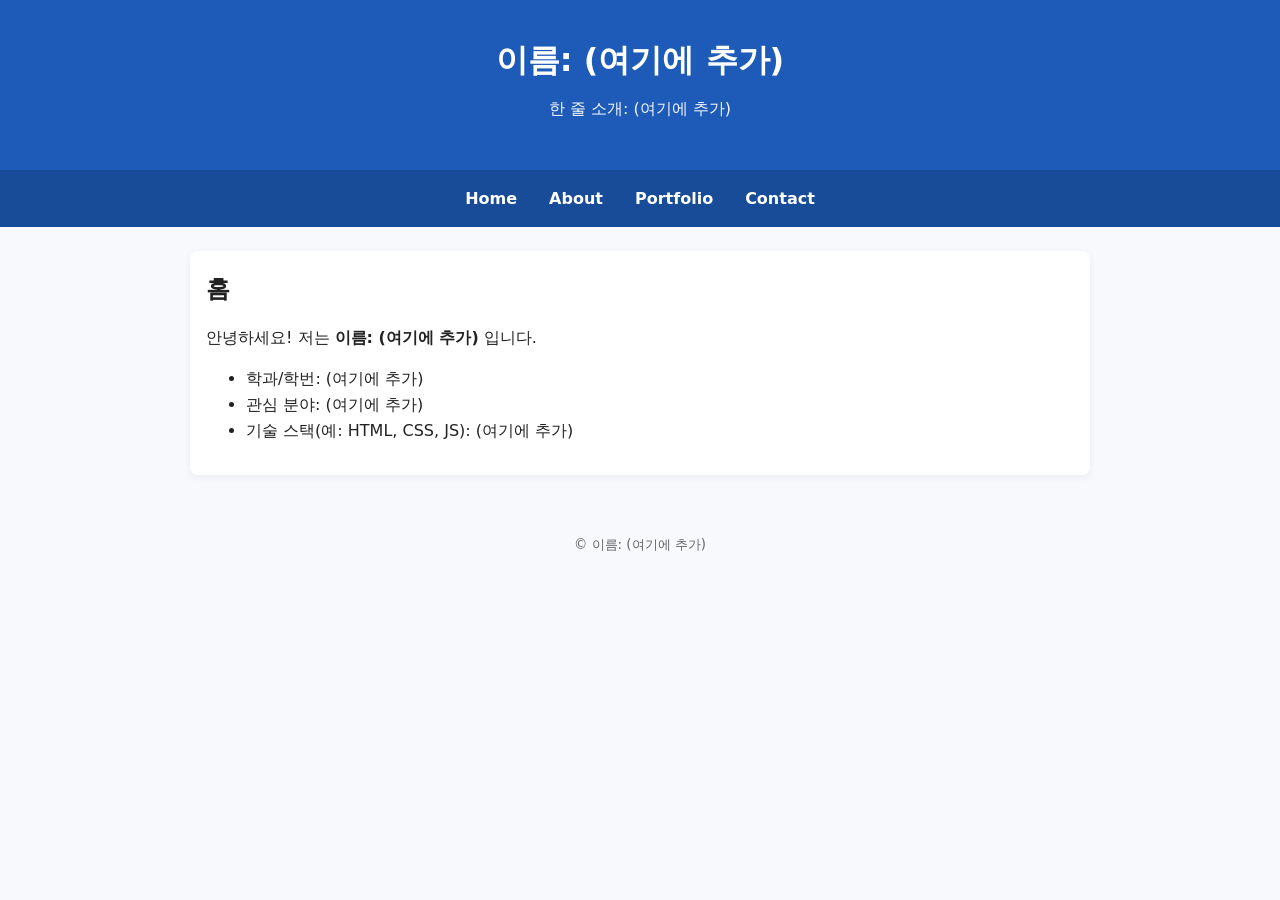
==== index.html @ dafc74c8 "Add files via upload" ====
<!DOCTYPE html>
<html lang="ko">
<head>
  <meta charset="UTF-8" />
  <meta name="viewport" content="width=device-width, initial-scale=1.0"/>
  <title>인터넷활용 실습 템플릿</title>
  <link rel="stylesheet" href="style.css">
</head>
<body>
<header>
  <h1>이름: (여기에 추가)</h1>
  <p class="subtitle">한 줄 소개: (여기에 추가)</p>
</header>
<nav>
  <a href="index.html">Home</a>
  <a href="about.html">About</a>
  <a href="portfolio.html">Portfolio</a>
  <a href="contact.html">Contact</a>
</nav>
<main class="container">
<section>
  <h2>홈</h2>
  <p>안녕하세요! 저는 <strong>이름: (여기에 추가)</strong> 입니다.</p>
  <ul>
    <li>학과/학번: (여기에 추가)</li>
    <li>관심 분야: (여기에 추가)</li>
    <li>기술 스택(예: HTML, CSS, JS): (여기에 추가)</li>
  </ul>
</section>
</main>
<footer>
  <small>&copy; <span id="year"></span> 이름: (여기에 추가)</small>
</footer>
<script src="script.js"></script>
</body>
</html>
---- style.css ----
/* =============================================================
   색상 테마는 "여기"에서 바꿉니다. (파랑 계열 기본)
   원하는 색상 코드로 아래 4가지만 바꿔보세요.
   ------------------------------------------------------------- */
:root {
  --primary: #1e5bb8;      /* 메인 포인트 색상 */
  --primary-dark: #194c98; /* 호버/진한 포인트 */
  --bg: #f7f9fc;           /* 전체 배경 색 */
  --text: #222222;         /* 본문 글자 색 */
}
/* ============================================================= */

* { box-sizing: border-box; }
body {
  margin: 0;
  font-family: system-ui, -apple-system, "Segoe UI", Roboto, "Noto Sans KR", Arial, sans-serif;
  background: var(--bg);
  color: var(--text);
  line-height: 1.6;
}

header {
  padding: 2rem 1rem;
  text-align: center;
  background: var(--primary);
  color: #ffffff;
}
header .subtitle { margin-top: .25rem; opacity: .95; }

nav {
  background: var(--primary-dark);
  display: flex;
  gap: 1rem;
  padding: .75rem 1rem;
  justify-content: center;
  flex-wrap: wrap;
}
nav a {
  color: #ffffff;
  text-decoration: none;
  font-weight: 600;
  padding: .25rem .5rem;
}
nav a:hover { text-decoration: underline; }

.container {
  max-width: 900px;
  margin: 1.5rem auto;
  padding: 1rem;
  background: #ffffff;
  border-radius: 8px;
  box-shadow: 0 2px 8px rgba(0,0,0,.06);
}

section { margin-bottom: 1rem; }
h1, h2, h3 { margin: .2rem 0 .6rem; }

.contact-form {
  display: grid;
  grid-template-columns: 1fr;
  gap: .5rem;
  margin-top: 1rem;
}
input, textarea {
  width: 100%;
  padding: .6rem;
  border: 1px solid #ddd;
  border-radius: 6px;
  font: inherit;
}
button {
  padding: .6rem .8rem;
  border: none;
  border-radius: 6px;
  background: var(--primary);
  color: #fff;
  cursor: pointer;
  font-weight: 600;
}
button:hover { background: var(--primary-dark); }

footer {
  text-align: center;
  padding: 2rem 1rem;
  color: #666;
}

@media (max-width: 600px) {
  header h1 { font-size: 1.25rem; }
  .container { margin: 1rem; padding: .75rem; }
}
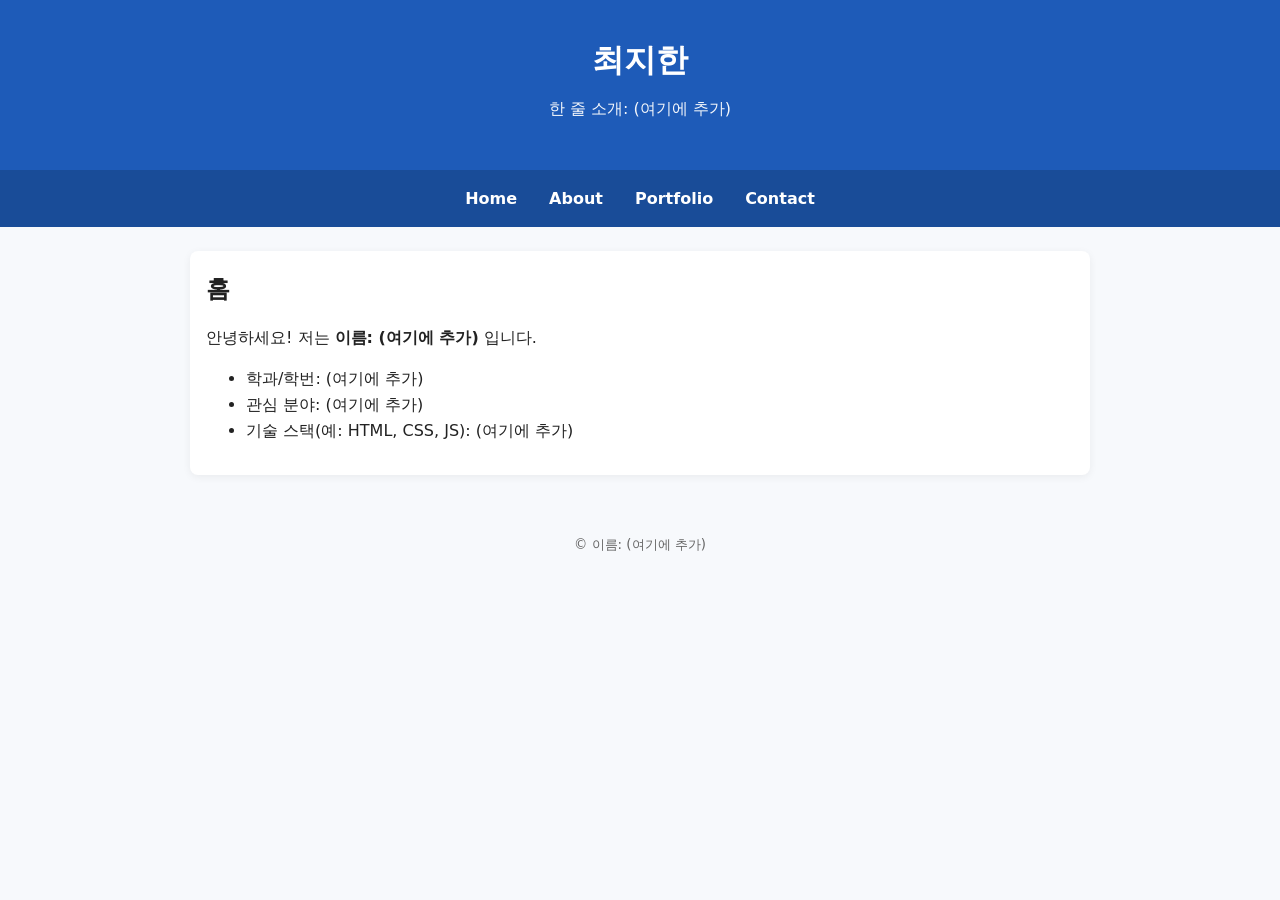
==== commit 91a246bd: "Add files via upload" ====
--- a/index.html
+++ b/index.html
@@ -1,36 +1,39 @@
 <!DOCTYPE html>
 <html lang="ko">
+
 <head>
   <meta charset="UTF-8" />
-  <meta name="viewport" content="width=device-width, initial-scale=1.0"/>
+  <meta name="viewport" content="width=device-width, initial-scale=1.0" />
   <title>인터넷활용 실습 템플릿</title>
   <link rel="stylesheet" href="style.css">
 </head>
+
 <body>
-<header>
-  <h1>이름: (여기에 추가)</h1>
-  <p class="subtitle">한 줄 소개: (여기에 추가)</p>
-</header>
-<nav>
-  <a href="index.html">Home</a>
-  <a href="about.html">About</a>
-  <a href="portfolio.html">Portfolio</a>
-  <a href="contact.html">Contact</a>
-</nav>
-<main class="container">
-<section>
-  <h2>홈</h2>
-  <p>안녕하세요! 저는 <strong>이름: (여기에 추가)</strong> 입니다.</p>
-  <ul>
-    <li>학과/학번: (여기에 추가)</li>
-    <li>관심 분야: (여기에 추가)</li>
-    <li>기술 스택(예: HTML, CSS, JS): (여기에 추가)</li>
-  </ul>
-</section>
-</main>
-<footer>
-  <small>&copy; <span id="year"></span> 이름: (여기에 추가)</small>
-</footer>
-<script src="script.js"></script>
+  <header>
+    <h1>최지한</h1>
+    <p class="subtitle">한 줄 소개: (여기에 추가)</p>
+  </header>
+  <nav>
+    <a href="index.html">Home</a>
+    <a href="about.html">About</a>
+    <a href="portfolio.html">Portfolio</a>
+    <a href="contact.html">Contact</a>
+  </nav>
+  <main class="container">
+    <section>
+      <h2>홈</h2>
+      <p>안녕하세요! 저는 <strong>이름: (여기에 추가)</strong> 입니다.</p>
+      <ul>
+        <li>학과/학번: (여기에 추가)</li>
+        <li>관심 분야: (여기에 추가)</li>
+        <li>기술 스택(예: HTML, CSS, JS): (여기에 추가)</li>
+      </ul>
+    </section>
+  </main>
+  <footer>
+    <small>&copy; <span id="year"></span> 이름: (여기에 추가)</small>
+  </footer>
+  <script src="script.js"></script>
 </body>
-</html>
+
+</html>
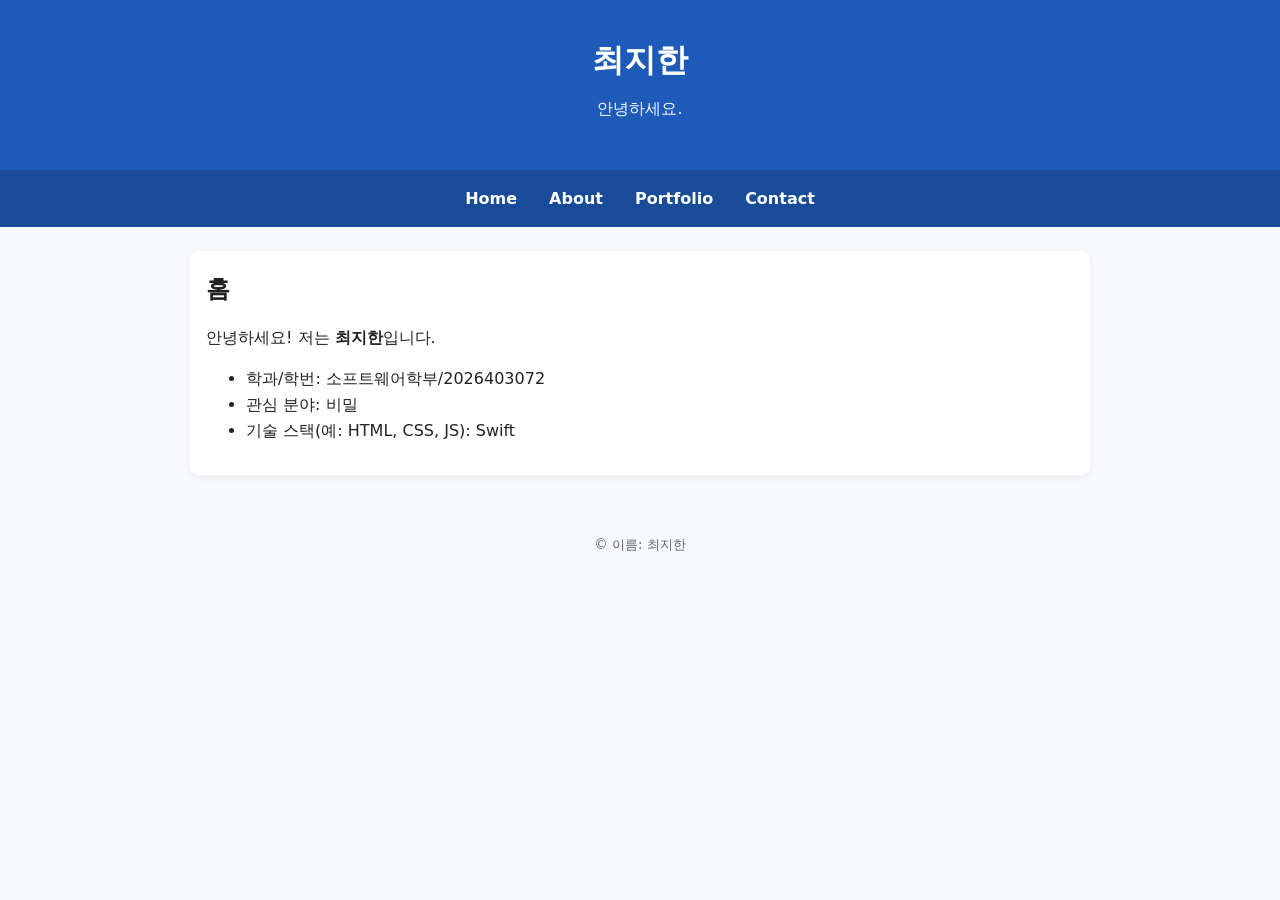
==== commit 77371f1f: "Update website pages" ====
--- a/index.html
+++ b/index.html
@@ -11,7 +11,7 @@
 <body>
   <header>
     <h1>최지한</h1>
-    <p class="subtitle">한 줄 소개: (여기에 추가)</p>
+    <p class="subtitle">안녕하세요.</p>
   </header>
   <nav>
     <a href="index.html">Home</a>
@@ -22,16 +22,16 @@
   <main class="container">
     <section>
       <h2>홈</h2>
-      <p>안녕하세요! 저는 <strong>이름: (여기에 추가)</strong> 입니다.</p>
+      <p>안녕하세요! 저는 <strong>최지한</strong>입니다.</p>
       <ul>
-        <li>학과/학번: (여기에 추가)</li>
-        <li>관심 분야: (여기에 추가)</li>
-        <li>기술 스택(예: HTML, CSS, JS): (여기에 추가)</li>
+        <li>학과/학번: 소프트웨어학부/2026403072</li>
+        <li>관심 분야: 비밀</li>
+        <li>기술 스택(예: HTML, CSS, JS): Swift</li>
       </ul>
     </section>
   </main>
   <footer>
-    <small>&copy; <span id="year"></span> 이름: (여기에 추가)</small>
+    <small>&copy; <span id="year"></span> 이름: 최지한</small>
   </footer>
   <script src="script.js"></script>
 </body>
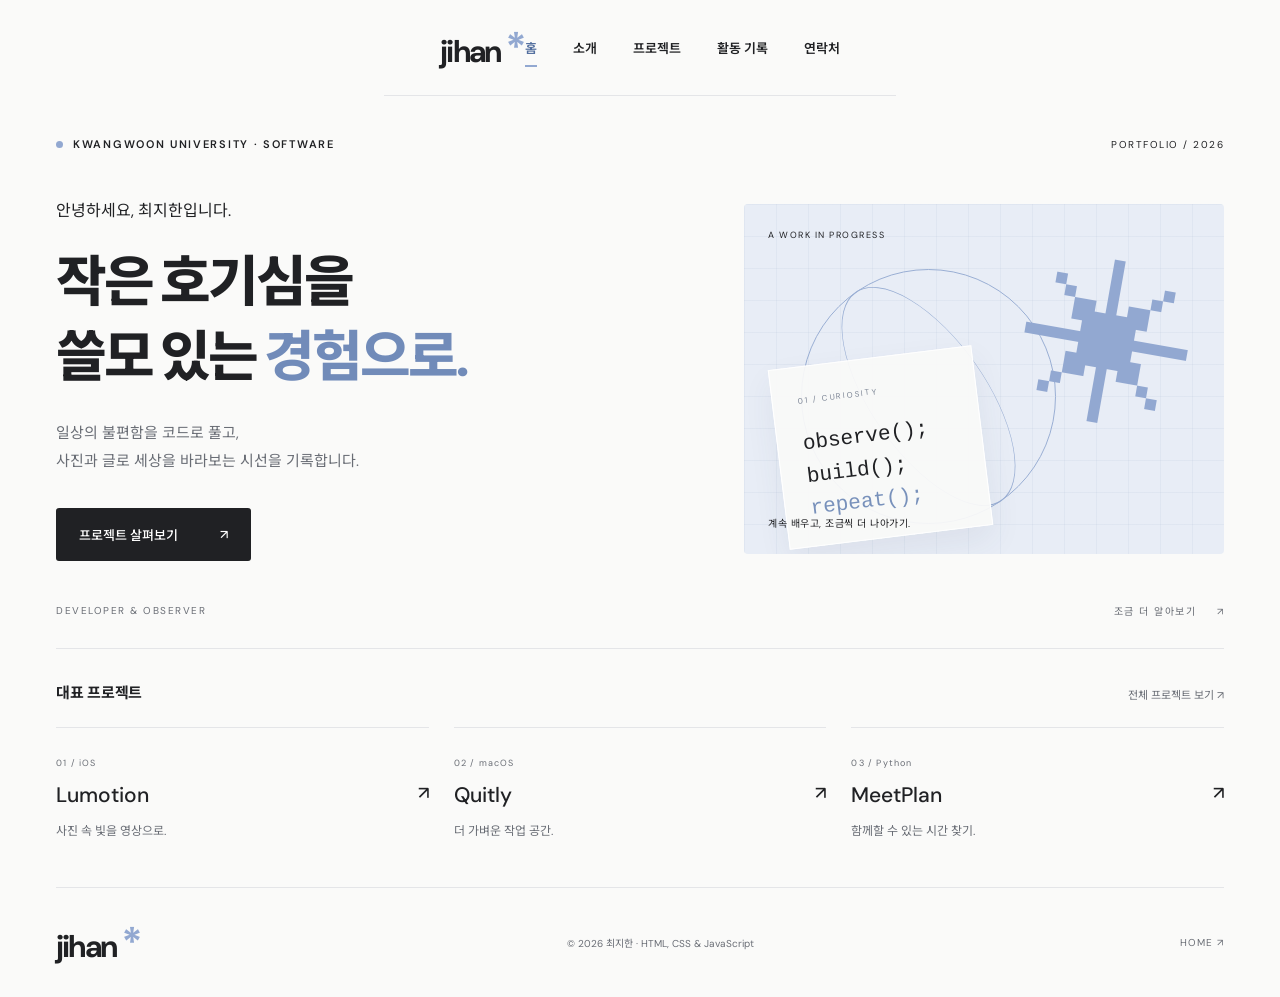
==== commit a0d78a7e: "개인 포트폴리오 웹사이트" ====
--- a/index.html
+++ b/index.html
@@ -1,39 +1,71 @@
-<!DOCTYPE html>
+<!doctype html>
 <html lang="ko">
 
 <head>
-  <meta charset="UTF-8" />
-  <meta name="viewport" content="width=device-width, initial-scale=1.0" />
-  <title>인터넷활용 실습 템플릿</title>
-  <link rel="stylesheet" href="style.css">
+    <meta charset="utf-8">
+    <meta name="viewport" content="width=device-width, initial-scale=1">
+    <meta name="description" content="광운대학교 소프트웨어학부 최지한의 포트폴리오. 일상의 문제를 코드로 풀고, 사진과 글로 시선을 기록합니다.">
+    <meta name="theme-color" content="#92a8d1">
+    <title>홈 | 최지한</title>
+    <link rel="stylesheet" href="style.css">
+    <script src="script.js" defer></script>
 </head>
 
-<body>
-  <header>
-    <h1>최지한</h1>
-    <p class="subtitle">안녕하세요.</p>
-  </header>
-  <nav>
-    <a href="index.html">Home</a>
-    <a href="about.html">About</a>
-    <a href="portfolio.html">Portfolio</a>
-    <a href="contact.html">Contact</a>
-  </nav>
-  <main class="container">
-    <section>
-      <h2>홈</h2>
-      <p>안녕하세요! 저는 <strong>최지한</strong>입니다.</p>
-      <ul>
-        <li>학과/학번: 소프트웨어학부/2026403072</li>
-        <li>관심 분야: 비밀</li>
-        <li>기술 스택(예: HTML, CSS, JS): Swift</li>
-      </ul>
-    </section>
-  </main>
-  <footer>
-    <small>&copy; <span id="year"></span> 이름: 최지한</small>
-  </footer>
-  <script src="script.js"></script>
+<body class="page-home">
+    <a class="skip-link" href="#main">본문으로 건너뛰기</a>
+    <header>
+        <a class="logo" href="index.html" aria-label="최지한 홈">jihan<span> *</span></a>
+        <button class="menu-toggle" aria-expanded="false" aria-controls="navigation" aria-label="메뉴 열기">메뉴
+            <span>＋</span></button>
+        <nav id="navigation" aria-label="주 메뉴">
+            <a href="index.html" aria-current="page">홈</a><a href="about.html">소개</a><a href="projects.html">프로젝트</a><a
+                href="notes.html">활동 기록</a><a href="contact.html">연락처</a>
+        </nav>
+    </header>
+    <main id="main">
+        <section class="hero wrap" id="home">
+            <div class="hero-top">
+                <p class="eyebrow"><span class="status-dot"></span> KWANGWOON UNIVERSITY · SOFTWARE</p><span
+                    class="edition">PORTFOLIO / 2026</span>
+            </div>
+            <div class="hero-layout">
+                <div>
+                    <p class="hello">안녕하세요, 최지한입니다.</p>
+                    <h1>작은 호기심을<br>쓸모 있는 <span>경험으로.</span></h1>
+                    <p class="hero-description">일상의 불편함을 코드로 풀고,<br>사진과 글로 세상을 바라보는 시선을 기록합니다.</p><a class="button dark"
+                        href="projects.html">프로젝트 살펴보기 <span>↗</span></a>
+                </div>
+                <div class="hero-art" aria-label="코드와 관찰을 표현한 그래픽">
+                    <div class="art-grid"></div><span class="art-caption">A WORK IN PROGRESS</span>
+                    <div class="orb orb-one"></div>
+                    <div class="orb orb-two"></div>
+                    <div class="art-symbol">✳</div>
+                    <div class="code-stamp"><span>01 /
+                            CURIOSITY</span><code>observe();<br>build();<br><em>repeat();</em></code></div><span
+                        class="art-bottom">계속 배우고, 조금씩 더 나아가기.</span>
+                </div>
+            </div>
+            <div class="hero-bottom"><span>DEVELOPER & OBSERVER</span><a href="about.html">조금 더 알아보기 <span>↗</span></a>
+            </div>
+        </section>
+        <section class="home-featured wrap" aria-labelledby="featured-title">
+            <div class="featured-heading">
+                <h2 id="featured-title">대표 프로젝트</h2><a href="projects.html">전체 프로젝트 보기 ↗</a>
+            </div>
+            <div class="featured-links"><a href="projects.html#lumotion"><span class="featured-index">01 /
+                        iOS</span><strong>Lumotion <span>↗</span></strong>
+                    <p>사진 속 빛을 영상으로.</p>
+                </a><a href="projects.html#quitly"><span class="featured-index">02 / macOS</span><strong>Quitly
+                        <span>↗</span></strong>
+                    <p>더 가벼운 작업 공간.</p>
+                </a><a href="projects.html#meetplan"><span class="featured-index">03 / Python</span><strong>MeetPlan
+                        <span>↗</span></strong>
+                    <p>함께할 수 있는 시간 찾기.</p>
+                </a></div>
+        </section>
+    </main>
+    <footer class="wrap"><a class="logo" href="index.html">jihan<span> *</span></a><span>© 2026 최지한 · HTML, CSS &
+            JavaScript</span><a href="index.html">HOME ↗</a></footer>
 </body>
 
 </html>
--- a/style.css
+++ b/style.css
@@ -1,91 +1,1514 @@
-/* =============================================================
-   색상 테마는 "여기"에서 바꿉니다. (파랑 계열 기본)
-   원하는 색상 코드로 아래 4가지만 바꿔보세요.
-   ------------------------------------------------------------- */
+@import url('https://fonts.googleapis.com/css2?family=DM+Sans:wght@400;500;600;700&family=Noto+Sans+KR:wght@400;500;600;700;800;900&display=swap');
+
 :root {
-  --primary: #1e5bb8;      /* 메인 포인트 색상 */
-  --primary-dark: #194c98; /* 호버/진한 포인트 */
-  --bg: #f7f9fc;           /* 전체 배경 색 */
-  --text: #222222;         /* 본문 글자 색 */
-}
-/* ============================================================= */
-
-* { box-sizing: border-box; }
+    --ink: #202124;
+    --muted: #696d75;
+    --blue: #92a8d1;
+    --line: #e4e5e8;
+    --paper: #fafaf9
+}
+
+* {
+    box-sizing: border-box
+}
+
+html {
+    scroll-behavior: smooth;
+    scroll-padding-top: 100px
+}
+
 body {
-  margin: 0;
-  font-family: system-ui, -apple-system, "Segoe UI", Roboto, "Noto Sans KR", Arial, sans-serif;
-  background: var(--bg);
-  color: var(--text);
-  line-height: 1.6;
+    margin: 0;
+    background: var(--paper);
+    color: var(--ink);
+    font-family: 'DM Sans', 'Noto Sans KR', sans-serif;
+    word-break: keep-all
+}
+
+a {
+    color: inherit;
+    text-decoration: none
+}
+
+button {
+    font: inherit;
+    color: inherit;
+    cursor: pointer
+}
+
+button,
+a {
+    -webkit-tap-highlight-color: transparent
+}
+
+button:focus-visible,
+a:focus-visible {
+    outline: 3px solid #5975a6;
+    outline-offset: 5px
+}
+
+button {
+    border: 0
+}
+
+::selection {
+    background: #cbd7ec
+}
+
+.wrap {
+    max-width: 1200px;
+    margin: auto;
+    width: calc(100% - 112px)
 }
 
 header {
-  padding: 2rem 1rem;
-  text-align: center;
-  background: var(--primary);
-  color: #ffffff;
-}
-header .subtitle { margin-top: .25rem; opacity: .95; }
+    height: 96px;
+    max-width: 1400px;
+    margin: auto;
+    padding: 0 56px;
+    display: flex;
+    align-items: center;
+    justify-content: space-between;
+    border-bottom: 1px solid var(--line)
+}
+
+.logo {
+    font-size: 31px;
+    letter-spacing: -1.8px;
+    font-weight: 700
+}
+
+.logo span {
+    color: var(--blue);
+    font-size: 42px
+}
 
 nav {
-  background: var(--primary-dark);
-  display: flex;
-  gap: 1rem;
-  padding: .75rem 1rem;
-  justify-content: center;
-  flex-wrap: wrap;
-}
-nav a {
-  color: #ffffff;
-  text-decoration: none;
-  font-weight: 600;
-  padding: .25rem .5rem;
-}
-nav a:hover { text-decoration: underline; }
-
-.container {
-  max-width: 900px;
-  margin: 1.5rem auto;
-  padding: 1rem;
-  background: #ffffff;
-  border-radius: 8px;
-  box-shadow: 0 2px 8px rgba(0,0,0,.06);
-}
-
-section { margin-bottom: 1rem; }
-h1, h2, h3 { margin: .2rem 0 .6rem; }
-
-.contact-form {
-  display: grid;
-  grid-template-columns: 1fr;
-  gap: .5rem;
-  margin-top: 1rem;
-}
-input, textarea {
-  width: 100%;
-  padding: .6rem;
-  border: 1px solid #ddd;
-  border-radius: 6px;
-  font: inherit;
-}
-button {
-  padding: .6rem .8rem;
-  border: none;
-  border-radius: 6px;
-  background: var(--primary);
-  color: #fff;
-  cursor: pointer;
-  font-weight: 600;
-}
-button:hover { background: var(--primary-dark); }
+    display: flex;
+    gap: 36px;
+    align-items: center;
+    font-size: 13px;
+    font-weight: 600
+}
+
+nav a:hover {
+    color: #5975a6
+}
+
+.nav-contact {
+    margin-left: 26px
+}
+
+.nav-contact span {
+    margin-left: 12px
+}
+
+.menu-toggle {
+    display: none
+}
+
+.eyebrow {
+    font-size: 11px;
+    font-weight: 600;
+    letter-spacing: 1.7px;
+    display: flex;
+    align-items: center;
+    gap: 10px
+}
+
+.status-dot {
+    width: 7px;
+    height: 7px;
+    background: var(--blue);
+    border-radius: 50%
+}
+
+.hero {
+    padding-top: 48px
+}
+
+.hero-top,
+.hero-bottom {
+    display: flex;
+    align-items: center;
+    justify-content: space-between
+}
+
+.edition,
+.hero-bottom {
+    font-size: 10px;
+    letter-spacing: 1.5px
+}
+
+.hero-layout {
+    display: grid;
+    grid-template-columns: 1.3fr 1fr;
+    gap: 64px;
+    align-items: center;
+    padding: 48px 0 62px
+}
+
+.hello {
+    font-size: 16px;
+    margin: 0 0 24px
+}
+
+h1 {
+    font-size: clamp(36px, 4.3vw, 61px);
+    line-height: 1.36;
+    letter-spacing: -3px;
+    margin: 0;
+    font-weight: 800
+}
+
+h1 span {
+    color: #718bb9
+}
+
+.hero-description {
+    color: var(--muted);
+    font-size: 15px;
+    line-height: 1.9;
+    margin: 24px 0 32px
+}
+
+.button {
+    display: inline-flex;
+    align-items: center;
+    justify-content: space-between;
+    gap: 42px;
+    padding: 17px 23px;
+    font-size: 13px;
+    font-weight: 500;
+    border-radius: 3px
+}
+
+.dark {
+    color: white;
+    background: var(--ink)
+}
+
+.dark:hover {
+    background: #405473
+}
+
+.hero-art {
+    height: 390px;
+    background: #e8edf6;
+    position: relative;
+    overflow: hidden;
+    border-radius: 4px
+}
+
+.art-grid {
+    position: absolute;
+    inset: 0;
+    background-image: linear-gradient(#c4cfe340 1px, transparent 1px), linear-gradient(90deg, #c4cfe340 1px, transparent 1px);
+    background-size: 32px 32px
+}
+
+.art-caption,
+.art-bottom {
+    position: absolute;
+    left: 24px;
+    font-size: 9px;
+    letter-spacing: 1.5px
+}
+
+.art-caption {
+    top: 25px
+}
+
+.art-bottom {
+    bottom: 24px;
+    font-size: 10px;
+    letter-spacing: .5px
+}
+
+.orb {
+    border: 1px solid #9aafd4;
+    border-radius: 50%;
+    position: absolute;
+    width: 255px;
+    height: 255px;
+    left: 57px;
+    top: 65px
+}
+
+.orb-two {
+    transform: rotate(-35deg) scaleX(.45)
+}
+
+.art-symbol {
+    position: absolute;
+    right: 27px;
+    top: 62px;
+    font-size: 175px;
+    line-height: 1;
+    color: #92a8d1;
+    transform: rotate(10deg)
+}
+
+.code-stamp {
+    position: absolute;
+    left: 34px;
+    top: 153px;
+    background: #fafaf9ed;
+    box-shadow: 0 14px 32px #384a6812;
+    border: 1px solid white;
+    padding: 20px 25px;
+    transform: rotate(-7deg);
+    width: 205px
+}
+
+.code-stamp>span {
+    font-size: 8px;
+    letter-spacing: 1.8px;
+    color: #7b8494
+}
+
+.code-stamp code {
+    display: block;
+    margin-top: 20px;
+    font-size: 21px;
+    line-height: 1.55
+}
+
+.code-stamp em {
+    font-style: normal;
+    color: #7891bb
+}
+
+.hero-bottom {
+    padding: 0 0 30px;
+    border-bottom: 1px solid var(--line);
+    color: var(--muted)
+}
+
+.hero-bottom a span {
+    margin-left: 16px
+}
+
+.section {
+    padding-top: 105px;
+    padding-bottom: 100px;
+    border-bottom: 1px solid var(--line)
+}
+
+h2 {
+    font-size: 36px;
+    line-height: 1.45;
+    letter-spacing: -1.8px;
+    margin: 17px 0 0;
+    font-weight: 700
+}
+
+.about {
+    display: grid;
+    grid-template-columns: 1fr 1.25fr;
+    gap: 100px
+}
+
+.about-content>p {
+    font-size: 14px;
+    line-height: 2;
+    color: var(--muted);
+    margin: 0 0 18px
+}
+
+.about-content>.large-copy {
+    color: var(--ink);
+    font-size: 21px;
+    line-height: 1.7;
+    margin-bottom: 25px
+}
+
+.about-facts {
+    display: grid;
+    grid-template-columns: 1fr 1fr;
+    gap: 18px;
+    border-top: 1px solid var(--line);
+    padding-top: 26px;
+    margin-top: 28px
+}
+
+.about-facts span,
+.about-facts strong,
+.about-facts small {
+    display: block
+}
+
+.about-facts span {
+    font-size: 9px;
+    letter-spacing: 1.5px;
+    color: var(--muted);
+    margin-bottom: 12px
+}
+
+.about-facts strong {
+    font-size: 14px;
+    font-weight: 500
+}
+
+.about-facts small {
+    font-size: 12px;
+    color: var(--muted);
+    margin-top: 7px
+}
+
+.skills {
+    display: flex;
+    gap: 8px;
+    flex-wrap: wrap;
+    margin-top: 30px
+}
+
+.skills span {
+    border: 1px solid #d9dce2;
+    padding: 7px 10px;
+    border-radius: 3px;
+    font-size: 10px
+}
+
+.section-title {
+    display: flex;
+    align-items: end;
+    justify-content: space-between;
+    gap: 30px
+}
+
+.section-title>p {
+    color: var(--muted);
+    font-size: 13px;
+    margin-bottom: 8px
+}
+
+.filters {
+    display: flex;
+    gap: 9px;
+    margin: 36px 0 28px
+}
+
+.filters button {
+    background: transparent;
+    border: 1px solid var(--line);
+    border-radius: 30px;
+    padding: 9px 19px;
+    font-size: 12px
+}
+
+.filters button.active {
+    background: var(--ink);
+    color: #fff;
+    border-color: var(--ink)
+}
+
+.filters small {
+    margin-left: 5px;
+    opacity: .6
+}
+
+.project-grid {
+    display: grid;
+    grid-template-columns: 1fr 1fr;
+    gap: 40px 28px
+}
+
+.project-card[hidden] {
+    display: none
+}
+
+.project-open {
+    width: 100%;
+    padding: 0;
+    background: none;
+    text-align: left
+}
+
+.project-visual {
+    height: 330px;
+    overflow: hidden;
+    position: relative;
+    border-radius: 4px;
+    transition: transform .3s
+}
+
+.project-open:hover .project-visual {
+    transform: translateY(-5px)
+}
+
+.visual-label,
+.visual-footer {
+    display: flex;
+    justify-content: space-between;
+    position: absolute;
+    left: 24px;
+    right: 24px;
+    font-size: 9px;
+    letter-spacing: 1.5px;
+    z-index: 2
+}
+
+.visual-label {
+    top: 23px
+}
+
+.visual-footer {
+    bottom: 21px;
+    font-size: 19px;
+    font-weight: 600;
+    letter-spacing: -.5px;
+    align-items: center
+}
+
+.visual-footer span {
+    font-size: 8px;
+    letter-spacing: 1.2px;
+    font-weight: 400
+}
+
+.lumotion {
+    background: #dce4f0;
+    color: #354765
+}
+
+.photo-frame {
+    position: absolute;
+    width: 210px;
+    height: 222px;
+    left: 50%;
+    top: 50%;
+    transform: translate(-50%, -50%) rotate(-6deg);
+    border: 6px solid #f9faff;
+    background: linear-gradient(#91a8d0, #dfd6cc 66%, #b2bdcf);
+    box-shadow: 0 13px 30px #3a4d7025;
+    overflow: hidden
+}
+
+.sun {
+    width: 46px;
+    height: 46px;
+    background: #faf0d7;
+    border-radius: 50%;
+    position: absolute;
+    top: 30px;
+    right: 35px;
+    box-shadow: 0 0 35px #fff8e4
+}
+
+.ridge {
+    position: absolute;
+    bottom: -45px;
+    background: #6f83a0;
+    width: 280px;
+    height: 150px;
+    transform: rotate(-20deg);
+    left: -40px;
+    border-radius: 45%
+}
+
+.ridge.front {
+    bottom: -91px;
+    background: #394b65;
+    transform: rotate(15deg);
+    left: 10px
+}
+
+.photo-label {
+    position: absolute;
+    left: 16px;
+    top: 23px;
+    font-size: 14px;
+    color: white;
+    letter-spacing: 1px;
+    line-height: 1.35
+}
+
+.hdr {
+    position: absolute;
+    bottom: 12px;
+    right: 12px;
+    border: 1px solid #ffffff80;
+    padding: 2px 5px;
+    color: #fff;
+    font-size: 8px
+}
+
+.quitly {
+    background: #e9e8e5
+}
+
+.desktop-bar {
+    position: absolute;
+    left: 0;
+    right: 0;
+    top: 57px;
+    height: 22px;
+    background: #d7d6d3;
+    display: flex;
+    justify-content: space-between;
+    padding: 5px 18px;
+    font-size: 8px
+}
+
+.app-window {
+    width: 215px;
+    position: absolute;
+    top: 99px;
+    left: 50%;
+    transform: translateX(-50%) rotate(3deg);
+    background: #fafafa;
+    border: 1px solid white;
+    border-radius: 8px;
+    box-shadow: 0 15px 30px #00000012;
+    padding: 13px
+}
+
+.window-dots {
+    display: flex;
+    gap: 4px
+}
+
+.window-dots i {
+    width: 5px;
+    height: 5px;
+    border-radius: 50%;
+    background: #d2d3d4
+}
+
+.power-icon {
+    color: #718bb9;
+    font-size: 43px;
+    text-align: center;
+    margin: 12px 0
+}
+
+.app-window>strong {
+    display: block;
+    text-align: center;
+    font-size: 11px;
+    font-weight: 500
+}
+
+.window-setting {
+    display: flex;
+    align-items: center;
+    justify-content: space-between;
+    margin-top: 23px;
+    border-top: 1px solid var(--line);
+    padding-top: 10px;
+    font-size: 9px
+}
+
+.toggle-graphic {
+    width: 24px;
+    height: 14px;
+    border-radius: 10px;
+    background: var(--blue);
+    position: relative
+}
+
+.toggle-graphic:after {
+    content: '';
+    position: absolute;
+    border-radius: 50%;
+    height: 10px;
+    width: 10px;
+    background: white;
+    right: 2px;
+    top: 2px
+}
+
+.project-meta {
+    display: flex;
+    justify-content: space-between;
+    font-size: 10px;
+    color: var(--muted);
+    margin-top: 20px
+}
+
+.project-card h3 {
+    font-size: 23px;
+    margin: 10px 0 8px;
+    display: flex;
+    justify-content: space-between;
+    font-weight: 600
+}
+
+.project-card h3 span {
+    font-size: 21px;
+    font-weight: 400
+}
+
+.project-card p {
+    font-size: 13px;
+    color: var(--muted);
+    margin: 0
+}
+
+.wide {
+    grid-column: 1/-1
+}
+
+.meetplan {
+    height: 310px;
+    background: #e8edf4
+}
+
+.meet-copy {
+    position: absolute;
+    top: 99px;
+    left: 8%
+}
+
+.meet-copy>span {
+    font-size: 34px;
+    font-weight: 700;
+    line-height: 1.15;
+    letter-spacing: -1px
+}
+
+.meet-copy small {
+    display: block;
+    color: var(--muted);
+    font-size: 11px;
+    margin-top: 16px
+}
+
+.calendar-art {
+    position: absolute;
+    width: 330px;
+    right: 10%;
+    top: 62px;
+    background: #fff;
+    border: 1px solid #d9e0eb;
+    padding: 20px;
+    border-radius: 6px;
+    transform: rotate(-5deg);
+    box-shadow: 0 16px 30px #3a4d7010
+}
+
+.calendar-head {
+    display: flex;
+    justify-content: space-between;
+    font-size: 12px;
+    font-weight: 600;
+    margin-bottom: 22px
+}
+
+.calendar-days {
+    display: grid;
+    grid-template-columns: repeat(5, 1fr);
+    font-size: 7px;
+    text-align: center;
+    margin-bottom: 10px;
+    color: var(--muted)
+}
+
+.calendar-grid {
+    display: grid;
+    grid-template-columns: repeat(5, 1fr);
+    position: relative
+}
+
+.calendar-grid i {
+    height: 32px;
+    border: 1px solid #f0f1f3
+}
+
+.calendar-grid i:nth-child(3n) {
+    background: #edf0f6
+}
+
+.calendar-event {
+    position: absolute;
+    top: 36px;
+    left: 22%;
+    right: 2%;
+    background: #92a8d1;
+    padding: 10px 8px;
+    font-size: 9px;
+    color: #172a4b;
+    border-radius: 3px
+}
+
+.project-note {
+    font-size: 11px;
+    color: var(--muted);
+    margin-top: 30px;
+    line-height: 1.7
+}
+
+.note-list {
+    margin-top: 40px
+}
+
+.note-list article {
+    display: flex;
+    gap: 38px;
+    padding: 30px 0;
+    border-top: 1px solid var(--line)
+}
+
+.note-number {
+    font-size: 12px;
+    color: #8c929c;
+    padding-top: 4px
+}
+
+.note-category {
+    font-size: 9px;
+    color: #6b83ad;
+    letter-spacing: 1.4px
+}
+
+.note-list h3 {
+    font-size: 19px;
+    letter-spacing: -.5px;
+    margin: 10px 0 12px;
+    font-weight: 500
+}
+
+.note-list p {
+    font-size: 13px;
+    color: var(--muted);
+    line-height: 1.9;
+    margin: 0
+}
+
+.note-mark {
+    margin-left: auto;
+    color: #92a8d1;
+    font-size: 25px
+}
+
+.contact {
+    background: #e9eef6;
+    padding: 75px 0 64px;
+    margin-top: 40px
+}
+
+.contact h2 {
+    font-size: 43px;
+    line-height: 1.5
+}
+
+.contact h2 span {
+    color: #718bb9
+}
+
+.contact-bottom {
+    display: flex;
+    align-items: center;
+    justify-content: space-between;
+    margin-top: 28px
+}
+
+.contact-bottom p {
+    color: #596471;
+    font-size: 13px
+}
 
 footer {
-  text-align: center;
-  padding: 2rem 1rem;
-  color: #666;
-}
-
-@media (max-width: 600px) {
-  header h1 { font-size: 1.25rem; }
-  .container { margin: 1rem; padding: .75rem; }
-}
+    display: flex;
+    align-items: center;
+    justify-content: space-between;
+    min-height: 110px
+}
+
+footer>span,
+footer>a:last-child {
+    font-size: 10px;
+    color: var(--muted)
+}
+
+footer>a:last-child {
+    letter-spacing: 1px
+}
+
+.skip-link {
+    position: fixed;
+    left: 20px;
+    top: -100px;
+    z-index: 100;
+    background: white;
+    padding: 16px
+}
+
+.skip-link:focus {
+    top: 15px
+}
+
+dialog {
+    width: min(620px, calc(100% - 32px));
+    max-height: 85vh;
+    border: 1px solid var(--line);
+    border-radius: 10px;
+    padding: 45px;
+    color: var(--ink);
+    background: var(--paper)
+}
+
+dialog::backdrop {
+    background: #19202bb3;
+    backdrop-filter: blur(5px)
+}
+
+dialog h2 {
+    font-size: 34px
+}
+
+.dialog-close {
+    position: absolute;
+    right: 18px;
+    top: 12px;
+    background: none;
+    font-size: 30px
+}
+
+.dialog-intro {
+    font-size: 17px;
+    line-height: 1.8;
+    color: #617da9
+}
+
+dialog h3 {
+    font-size: 14px;
+    margin-top: 27px
+}
+
+dialog p,
+dialog li {
+    font-size: 13px;
+    line-height: 1.9;
+    color: var(--muted)
+}
+
+dialog ul {
+    padding-left: 20px
+}
+
+.dialog-done {
+    margin-top: 24px
+}
+
+.menu-toggle span {
+    font-size: 20px
+}
+
+@media(min-width:1450px) {
+    .hero-layout {
+        padding-top: 65px;
+        padding-bottom: 80px
+    }
+
+    .hero-art {
+        height: 420px
+    }
+}
+
+@media(max-width:1000px) {
+    .wrap {
+        width: calc(100% - 64px)
+    }
+
+    header {
+        padding: 0 32px
+    }
+
+    .hero-layout {
+        gap: 30px
+    }
+
+    .hero-art {
+        height: 350px
+    }
+
+    h1 {
+        font-size: 44px
+    }
+
+    .about {
+        gap: 50px;
+        grid-template-columns: .9fr 1.2fr
+    }
+
+    .calendar-art {
+        right: 4%;
+        width: 290px
+    }
+
+    .meet-copy {
+        left: 5%
+    }
+
+    .meet-copy>span {
+        font-size: 29px
+    }
+}
+
+@media(max-width:700px) {
+    html {
+        scroll-padding-top: 20px
+    }
+
+    .wrap {
+        width: calc(100% - 40px)
+    }
+
+    header {
+        height: 76px;
+        padding: 0 20px;
+        position: relative
+    }
+
+    .logo {
+        font-size: 27px
+    }
+
+    .menu-toggle {
+        display: flex;
+        align-items: center;
+        gap: 10px;
+        background: none;
+        font-size: 12px
+    }
+
+    nav {
+        display: none;
+        position: absolute;
+        top: 75px;
+        left: 0;
+        right: 0;
+        z-index: 10;
+        background: var(--paper);
+        padding: 24px;
+        box-shadow: 0 14px 20px #0000000d;
+        flex-direction: column;
+        align-items: start;
+        gap: 22px
+    }
+
+    nav.open {
+        display: flex
+    }
+
+    .nav-contact {
+        margin-left: 0
+    }
+
+    .hero {
+        padding-top: 27px
+    }
+
+    .hero-top .eyebrow {
+        font-size: 8px;
+        letter-spacing: .8px
+    }
+
+    .edition {
+        font-size: 8px
+    }
+
+    .hero-layout {
+        grid-template-columns: 1fr;
+        padding: 35px 0 30px;
+        gap: 38px
+    }
+
+    .hello {
+        font-size: 14px;
+        margin-bottom: 18px
+    }
+
+    h1 {
+        font-size: 42px;
+        letter-spacing: -2.4px
+    }
+
+    .hero-description {
+        font-size: 13px;
+        margin: 21px 0 24px
+    }
+
+    .hero-art {
+        height: 310px
+    }
+
+    .orb {
+        left: calc(50% - 125px);
+        top: 35px;
+        width: 240px;
+        height: 240px
+    }
+
+    .art-symbol {
+        right: 17%;
+        top: 38px;
+        font-size: 150px
+    }
+
+    .code-stamp {
+        left: 15%;
+        top: 115px;
+        width: 180px;
+        padding: 17px 23px
+    }
+
+    .code-stamp code {
+        font-size: 18px;
+        margin-top: 12px
+    }
+
+    .hero-bottom {
+        font-size: 8px;
+        letter-spacing: .6px
+    }
+
+    .section {
+        padding-top: 65px;
+        padding-bottom: 60px
+    }
+
+    h2 {
+        font-size: 29px;
+        letter-spacing: -1px
+    }
+
+    .about {
+        grid-template-columns: 1fr;
+        gap: 30px
+    }
+
+    .about-content>.large-copy {
+        font-size: 18px
+    }
+
+    .about-content>p {
+        font-size: 13px
+    }
+
+    .section-title {
+        display: block
+    }
+
+    .section-title>p {
+        font-size: 12px;
+        margin-top: 18px
+    }
+
+    .filters {
+        margin-top: 26px
+    }
+
+    .project-grid {
+        grid-template-columns: 1fr;
+        gap: 32px
+    }
+
+    .wide {
+        grid-column: auto
+    }
+
+    .project-visual {
+        height: 310px
+    }
+
+    .meet-copy {
+        top: 65px;
+        left: 24px
+    }
+
+    .meet-copy>span {
+        font-size: 23px
+    }
+
+    .meet-copy small {
+        font-size: 9px;
+        margin-top: 8px
+    }
+
+    .calendar-art {
+        width: 205px;
+        top: 145px;
+        right: 22px;
+        padding: 12px
+    }
+
+    .calendar-head {
+        font-size: 9px;
+        margin-bottom: 10px
+    }
+
+    .calendar-days {
+        font-size: 5px;
+        margin-bottom: 5px
+    }
+
+    .calendar-grid i {
+        height: 19px
+    }
+
+    .calendar-event {
+        top: 20px;
+        font-size: 6px;
+        padding: 6px
+    }
+
+    .meetplan .visual-footer {
+        bottom: 18px
+    }
+
+    .meetplan {
+        height: 340px
+    }
+
+    .note-list article {
+        gap: 20px;
+        padding: 25px 0
+    }
+
+    .note-list h3 {
+        font-size: 17px
+    }
+
+    .note-list p {
+        font-size: 12px
+    }
+
+    .note-list p br {
+        display: none
+    }
+
+    .note-mark {
+        display: none
+    }
+
+    .contact {
+        margin-top: 25px;
+        padding: 50px 0
+    }
+
+    .contact h2 {
+        font-size: 30px;
+        letter-spacing: -1.4px
+    }
+
+    .contact-bottom {
+        display: block
+    }
+
+    .contact-bottom p {
+        line-height: 1.8;
+        font-size: 12px;
+        margin-bottom: 22px
+    }
+
+    footer {
+        min-height: 140px;
+        flex-wrap: wrap;
+        gap: 12px;
+        padding: 25px 0
+    }
+
+    footer>span {
+        order: 3;
+        width: 100%;
+        font-size: 9px
+    }
+
+    dialog {
+        padding: 35px 25px
+    }
+
+    .eyebrow {
+        font-size: 9px
+    }
+}
+
+@media(prefers-reduced-motion:reduce) {
+    html {
+        scroll-behavior: auto
+    }
+
+    *,
+    *:before,
+    *:after {
+        transition: none !important
+    }
+}
+
+/* Separate pages keep the home concise and each subject easy to browse. */
+body {
+    min-height: 100vh;
+    display: flex;
+    flex-direction: column
+}
+
+main {
+    flex: 1;
+    width: 100%
+}
+
+nav a[aria-current="page"] {
+    color: #526e9e;
+    position: relative
+}
+
+nav a[aria-current="page"]:after {
+    content: '';
+    position: absolute;
+    bottom: -10px;
+    left: 0;
+    right: 0;
+    height: 2px;
+    background: var(--blue)
+}
+
+.home-featured {
+    padding: 34px 0 48px
+}
+
+.featured-heading {
+    display: flex;
+    align-items: center;
+    justify-content: space-between;
+    margin-bottom: 23px
+}
+
+.featured-heading h2 {
+    font-size: 15px;
+    letter-spacing: -.3px;
+    margin: 0
+}
+
+.featured-heading>a {
+    font-size: 11px;
+    color: var(--muted)
+}
+
+.featured-links {
+    display: grid;
+    grid-template-columns: repeat(3, 1fr);
+    gap: 25px
+}
+
+.featured-links>a {
+    border-top: 1px solid var(--line);
+    padding: 22px 0 0
+}
+
+.featured-links>a:hover strong {
+    color: #5975a6
+}
+
+.featured-index {
+    font-size: 9px;
+    letter-spacing: 1.2px;
+    color: var(--muted)
+}
+
+.featured-links strong {
+    display: flex;
+    justify-content: space-between;
+    font-size: 21px;
+    font-weight: 500;
+    margin-top: 10px
+}
+
+.featured-links strong span {
+    font-size: 18px
+}
+
+.featured-links p {
+    font-size: 12px;
+    color: var(--muted);
+    margin-bottom: 0
+}
+
+.page-home .hero-layout {
+    padding-top: 35px;
+    padding-bottom: 42px
+}
+
+.page-home .hero-art {
+    height: 350px
+}
+
+.page-home .hero {
+    padding-top: 30px
+}
+
+.page-home footer {
+    border-top: 1px solid var(--line)
+}
+
+.page-next {
+    display: flex;
+    justify-content: space-between;
+    padding: 30px 0 50px;
+    font-size: 13px
+}
+
+.page-next span {
+    color: var(--muted)
+}
+
+.page-next a {
+    font-weight: 500
+}
+
+.page-contact main {
+    display: flex;
+    align-items: center
+}
+
+.contact-page {
+    padding: 80px 0 90px
+}
+
+.contact-page h1 {
+    font-size: 48px;
+    margin-top: 28px;
+    letter-spacing: -2px
+}
+
+.contact-page h1 span {
+    color: var(--blue)
+}
+
+.contact-lead {
+    font-size: 15px;
+    line-height: 1.9;
+    color: var(--muted);
+    margin-top: 26px
+}
+
+.contact-information {
+    display: flex;
+    align-items: start;
+    gap: 16px;
+    padding: 28px;
+    background: #edf1f7;
+    border: 1px solid #e1e7f0;
+    border-radius: 4px;
+    max-width: 560px;
+    margin: 38px 0 28px
+}
+
+.contact-information .status-dot {
+    margin-top: 8px;
+    flex-shrink: 0
+}
+
+.contact-information h2 {
+    font-size: 17px;
+    letter-spacing: -.5px;
+    margin: 0
+}
+
+.contact-information p {
+    font-size: 13px;
+    color: var(--muted);
+    line-height: 1.9;
+    margin: 10px 0 0
+}
+
+.text-link {
+    font-size: 13px
+}
+
+.page-contact footer {
+    border-top: 1px solid var(--line)
+}
+
+.page-notes .note-mark {
+    display: none
+}
+
+.page-projects .section,
+.page-notes .section {
+    padding-top: 65px
+}
+
+.page-about .about {
+    padding-top: 85px
+}
+
+@media(max-width:700px) {
+    .page-home .hero-art {
+        height: 270px
+    }
+
+    .page-home .hero-layout {
+        gap: 28px
+    }
+
+    .page-home .art-caption {
+        top: 18px
+    }
+
+    .page-home .art-bottom {
+        bottom: 18px
+    }
+
+    .page-home .orb {
+        top: 20px;
+        width: 220px;
+        height: 220px
+    }
+
+    .page-home .code-stamp {
+        top: 95px
+    }
+
+    .featured-links {
+        grid-template-columns: 1fr;
+        gap: 20px
+    }
+
+    .featured-links>a {
+        padding-top: 18px
+    }
+
+    .featured-links strong {
+        font-size: 19px
+    }
+
+    .home-featured {
+        padding-top: 28px
+    }
+
+    .page-next {
+        gap: 25px;
+        font-size: 12px;
+        line-height: 1.8
+    }
+
+    .contact-page {
+        padding: 55px 0
+    }
+
+    .contact-page h1 {
+        font-size: 32px;
+        letter-spacing: -1.5px
+    }
+
+    .contact-lead {
+        font-size: 13px
+    }
+
+    .contact-information {
+        padding: 22px 18px
+    }
+
+    .contact-information p {
+        font-size: 12px
+    }
+
+    .page-about .about,
+    .page-projects .section,
+    .page-notes .section {
+        padding-top: 45px
+    }
+}
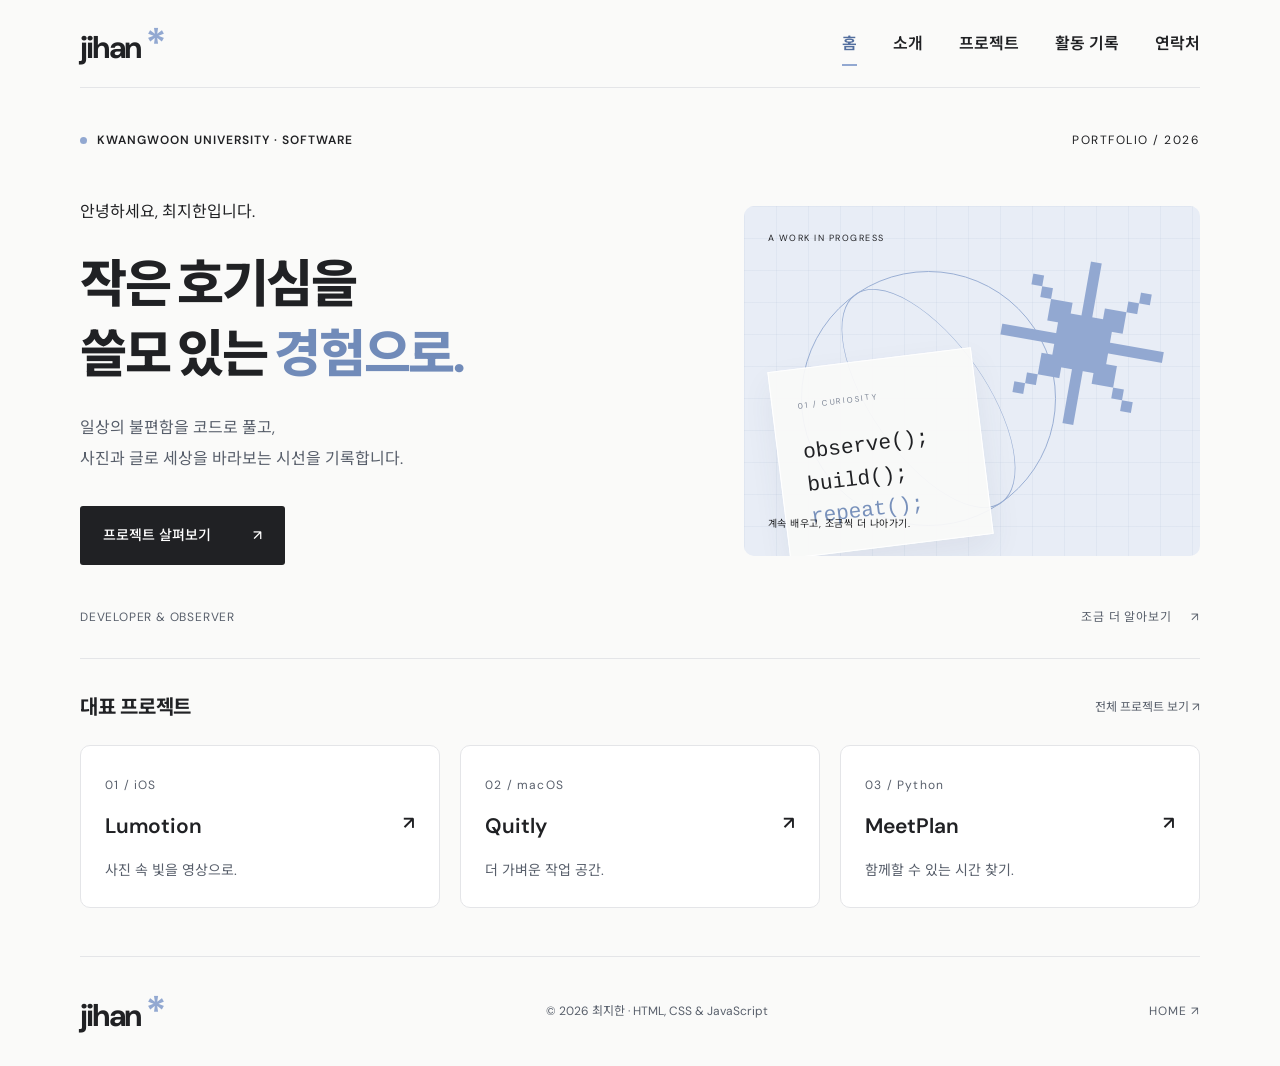
==== commit d9ab0fb2: "Improve desktop layout and readability; remove mobile support" ====
--- a/index.html
+++ b/index.html
@@ -3,7 +3,7 @@
 
 <head>
     <meta charset="utf-8">
-    <meta name="viewport" content="width=device-width, initial-scale=1">
+
     <meta name="description" content="광운대학교 소프트웨어학부 최지한의 포트폴리오. 일상의 문제를 코드로 풀고, 사진과 글로 시선을 기록합니다.">
     <meta name="theme-color" content="#92a8d1">
     <title>홈 | 최지한</title>
@@ -15,8 +15,6 @@
     <a class="skip-link" href="#main">본문으로 건너뛰기</a>
     <header>
         <a class="logo" href="index.html" aria-label="최지한 홈">jihan<span> *</span></a>
-        <button class="menu-toggle" aria-expanded="false" aria-controls="navigation" aria-label="메뉴 열기">메뉴
-            <span>＋</span></button>
         <nav id="navigation" aria-label="주 메뉴">
             <a href="index.html" aria-current="page">홈</a><a href="about.html">소개</a><a href="projects.html">프로젝트</a><a
                 href="notes.html">활동 기록</a><a href="contact.html">연락처</a>
--- a/style.css
+++ b/style.css
@@ -2,7 +2,7 @@
 
 :root {
     --ink: #202124;
-    --muted: #696d75;
+    --muted: #585f6b;
     --blue: #92a8d1;
     --line: #e4e5e8;
     --paper: #fafaf9
@@ -22,7 +22,9 @@
     background: var(--paper);
     color: var(--ink);
     font-family: 'DM Sans', 'Noto Sans KR', sans-serif;
-    word-break: keep-all
+    word-break: keep-all;
+    overflow-wrap: anywhere;
+    line-height: 1.75
 }
 
 a {
@@ -36,11 +38,6 @@
     cursor: pointer
 }
 
-button,
-a {
-    -webkit-tap-highlight-color: transparent
-}
-
 button:focus-visible,
 a:focus-visible {
     outline: 3px solid #5975a6;
@@ -56,16 +53,18 @@
 }
 
 .wrap {
-    max-width: 1200px;
+    max-width: 1120px;
     margin: auto;
     width: calc(100% - 112px)
 }
 
 header {
-    height: 96px;
-    max-width: 1400px;
-    margin: auto;
-    padding: 0 56px;
+    min-height: 88px;
+    width: calc(100% - 112px);
+    max-width: 1120px;
+    margin: 0 auto;
+    padding: 0;
+    flex-shrink: 0;
     display: flex;
     align-items: center;
     justify-content: space-between;
@@ -87,7 +86,7 @@
     display: flex;
     gap: 36px;
     align-items: center;
-    font-size: 13px;
+    font-size: 16px;
     font-weight: 600
 }
 
@@ -103,12 +102,8 @@
     margin-left: 12px
 }
 
-.menu-toggle {
-    display: none
-}
-
 .eyebrow {
-    font-size: 11px;
+    font-size: 12px;
     font-weight: 600;
     letter-spacing: 1.7px;
     display: flex;
@@ -136,14 +131,14 @@
 
 .edition,
 .hero-bottom {
-    font-size: 10px;
+    font-size: 12px;
     letter-spacing: 1.5px
 }
 
 .hero-layout {
     display: grid;
-    grid-template-columns: 1.3fr 1fr;
-    gap: 64px;
+    grid-template-columns: minmax(0, 1.35fr) minmax(0, 1fr);
+    gap: 48px;
     align-items: center;
     padding: 48px 0 62px
 }
@@ -154,9 +149,9 @@
 }
 
 h1 {
-    font-size: clamp(36px, 4.3vw, 61px);
+    font-size: clamp(34px, 4vw, 54px);
     line-height: 1.36;
-    letter-spacing: -3px;
+    letter-spacing: -.045em;
     margin: 0;
     font-weight: 800
 }
@@ -167,7 +162,7 @@
 
 .hero-description {
     color: var(--muted);
-    font-size: 15px;
+    font-size: 16px;
     line-height: 1.9;
     margin: 24px 0 32px
 }
@@ -178,7 +173,7 @@
     justify-content: space-between;
     gap: 42px;
     padding: 17px 23px;
-    font-size: 13px;
+    font-size: 14px;
     font-weight: 500;
     border-radius: 3px
 }
@@ -290,8 +285,8 @@
 }
 
 .section {
-    padding-top: 105px;
-    padding-bottom: 100px;
+    padding-top: 72px;
+    padding-bottom: 72px;
     border-bottom: 1px solid var(--line)
 }
 
@@ -305,12 +300,12 @@
 
 .about {
     display: grid;
-    grid-template-columns: 1fr 1.25fr;
-    gap: 100px
+    grid-template-columns: minmax(0, .85fr) minmax(0, 1.25fr);
+    gap: 64px
 }
 
 .about-content>p {
-    font-size: 14px;
+    font-size: 16px;
     line-height: 2;
     color: var(--muted);
     margin: 0 0 18px
@@ -339,14 +334,14 @@
 }
 
 .about-facts span {
-    font-size: 9px;
+    font-size: 12px;
     letter-spacing: 1.5px;
     color: var(--muted);
     margin-bottom: 12px
 }
 
 .about-facts strong {
-    font-size: 14px;
+    font-size: 16px;
     font-weight: 500
 }
 
@@ -367,7 +362,7 @@
     border: 1px solid #d9dce2;
     padding: 7px 10px;
     border-radius: 3px;
-    font-size: 10px
+    font-size: 14px
 }
 
 .section-title {
@@ -379,7 +374,7 @@
 
 .section-title>p {
     color: var(--muted);
-    font-size: 13px;
+    font-size: 16px;
     margin-bottom: 8px
 }
 
@@ -394,7 +389,7 @@
     border: 1px solid var(--line);
     border-radius: 30px;
     padding: 9px 19px;
-    font-size: 12px
+    font-size: 14px
 }
 
 .filters button.active {
@@ -622,7 +617,7 @@
 .project-meta {
     display: flex;
     justify-content: space-between;
-    font-size: 10px;
+    font-size: 12px;
     color: var(--muted);
     margin-top: 20px
 }
@@ -641,7 +636,7 @@
 }
 
 .project-card p {
-    font-size: 13px;
+    font-size: 16px;
     color: var(--muted);
     margin: 0
 }
@@ -733,7 +728,7 @@
 }
 
 .project-note {
-    font-size: 11px;
+    font-size: 12px;
     color: var(--muted);
     margin-top: 30px;
     line-height: 1.7
@@ -757,7 +752,7 @@
 }
 
 .note-category {
-    font-size: 9px;
+    font-size: 12px;
     color: #6b83ad;
     letter-spacing: 1.4px
 }
@@ -770,7 +765,7 @@
 }
 
 .note-list p {
-    font-size: 13px;
+    font-size: 16px;
     color: var(--muted);
     line-height: 1.9;
     margin: 0
@@ -806,7 +801,7 @@
 
 .contact-bottom p {
     color: #596471;
-    font-size: 13px
+    font-size: 16px
 }
 
 footer {
@@ -818,7 +813,7 @@
 
 footer>span,
 footer>a:last-child {
-    font-size: 10px;
+    font-size: 12px;
     color: var(--muted)
 }
 
@@ -879,7 +874,7 @@
 
 dialog p,
 dialog li {
-    font-size: 13px;
+    font-size: 16px;
     line-height: 1.9;
     color: var(--muted)
 }
@@ -890,10 +885,6 @@
 
 .dialog-done {
     margin-top: 24px
-}
-
-.menu-toggle span {
-    font-size: 20px
 }
 
 @media(min-width:1450px) {
@@ -907,325 +898,6 @@
     }
 }
 
-@media(max-width:1000px) {
-    .wrap {
-        width: calc(100% - 64px)
-    }
-
-    header {
-        padding: 0 32px
-    }
-
-    .hero-layout {
-        gap: 30px
-    }
-
-    .hero-art {
-        height: 350px
-    }
-
-    h1 {
-        font-size: 44px
-    }
-
-    .about {
-        gap: 50px;
-        grid-template-columns: .9fr 1.2fr
-    }
-
-    .calendar-art {
-        right: 4%;
-        width: 290px
-    }
-
-    .meet-copy {
-        left: 5%
-    }
-
-    .meet-copy>span {
-        font-size: 29px
-    }
-}
-
-@media(max-width:700px) {
-    html {
-        scroll-padding-top: 20px
-    }
-
-    .wrap {
-        width: calc(100% - 40px)
-    }
-
-    header {
-        height: 76px;
-        padding: 0 20px;
-        position: relative
-    }
-
-    .logo {
-        font-size: 27px
-    }
-
-    .menu-toggle {
-        display: flex;
-        align-items: center;
-        gap: 10px;
-        background: none;
-        font-size: 12px
-    }
-
-    nav {
-        display: none;
-        position: absolute;
-        top: 75px;
-        left: 0;
-        right: 0;
-        z-index: 10;
-        background: var(--paper);
-        padding: 24px;
-        box-shadow: 0 14px 20px #0000000d;
-        flex-direction: column;
-        align-items: start;
-        gap: 22px
-    }
-
-    nav.open {
-        display: flex
-    }
-
-    .nav-contact {
-        margin-left: 0
-    }
-
-    .hero {
-        padding-top: 27px
-    }
-
-    .hero-top .eyebrow {
-        font-size: 8px;
-        letter-spacing: .8px
-    }
-
-    .edition {
-        font-size: 8px
-    }
-
-    .hero-layout {
-        grid-template-columns: 1fr;
-        padding: 35px 0 30px;
-        gap: 38px
-    }
-
-    .hello {
-        font-size: 14px;
-        margin-bottom: 18px
-    }
-
-    h1 {
-        font-size: 42px;
-        letter-spacing: -2.4px
-    }
-
-    .hero-description {
-        font-size: 13px;
-        margin: 21px 0 24px
-    }
-
-    .hero-art {
-        height: 310px
-    }
-
-    .orb {
-        left: calc(50% - 125px);
-        top: 35px;
-        width: 240px;
-        height: 240px
-    }
-
-    .art-symbol {
-        right: 17%;
-        top: 38px;
-        font-size: 150px
-    }
-
-    .code-stamp {
-        left: 15%;
-        top: 115px;
-        width: 180px;
-        padding: 17px 23px
-    }
-
-    .code-stamp code {
-        font-size: 18px;
-        margin-top: 12px
-    }
-
-    .hero-bottom {
-        font-size: 8px;
-        letter-spacing: .6px
-    }
-
-    .section {
-        padding-top: 65px;
-        padding-bottom: 60px
-    }
-
-    h2 {
-        font-size: 29px;
-        letter-spacing: -1px
-    }
-
-    .about {
-        grid-template-columns: 1fr;
-        gap: 30px
-    }
-
-    .about-content>.large-copy {
-        font-size: 18px
-    }
-
-    .about-content>p {
-        font-size: 13px
-    }
-
-    .section-title {
-        display: block
-    }
-
-    .section-title>p {
-        font-size: 12px;
-        margin-top: 18px
-    }
-
-    .filters {
-        margin-top: 26px
-    }
-
-    .project-grid {
-        grid-template-columns: 1fr;
-        gap: 32px
-    }
-
-    .wide {
-        grid-column: auto
-    }
-
-    .project-visual {
-        height: 310px
-    }
-
-    .meet-copy {
-        top: 65px;
-        left: 24px
-    }
-
-    .meet-copy>span {
-        font-size: 23px
-    }
-
-    .meet-copy small {
-        font-size: 9px;
-        margin-top: 8px
-    }
-
-    .calendar-art {
-        width: 205px;
-        top: 145px;
-        right: 22px;
-        padding: 12px
-    }
-
-    .calendar-head {
-        font-size: 9px;
-        margin-bottom: 10px
-    }
-
-    .calendar-days {
-        font-size: 5px;
-        margin-bottom: 5px
-    }
-
-    .calendar-grid i {
-        height: 19px
-    }
-
-    .calendar-event {
-        top: 20px;
-        font-size: 6px;
-        padding: 6px
-    }
-
-    .meetplan .visual-footer {
-        bottom: 18px
-    }
-
-    .meetplan {
-        height: 340px
-    }
-
-    .note-list article {
-        gap: 20px;
-        padding: 25px 0
-    }
-
-    .note-list h3 {
-        font-size: 17px
-    }
-
-    .note-list p {
-        font-size: 12px
-    }
-
-    .note-list p br {
-        display: none
-    }
-
-    .note-mark {
-        display: none
-    }
-
-    .contact {
-        margin-top: 25px;
-        padding: 50px 0
-    }
-
-    .contact h2 {
-        font-size: 30px;
-        letter-spacing: -1.4px
-    }
-
-    .contact-bottom {
-        display: block
-    }
-
-    .contact-bottom p {
-        line-height: 1.8;
-        font-size: 12px;
-        margin-bottom: 22px
-    }
-
-    footer {
-        min-height: 140px;
-        flex-wrap: wrap;
-        gap: 12px;
-        padding: 25px 0
-    }
-
-    footer>span {
-        order: 3;
-        width: 100%;
-        font-size: 9px
-    }
-
-    dialog {
-        padding: 35px 25px
-    }
-
-    .eyebrow {
-        font-size: 9px
-    }
-}
-
 @media(prefers-reduced-motion:reduce) {
     html {
         scroll-behavior: auto
@@ -1283,7 +955,7 @@
 }
 
 .featured-heading>a {
-    font-size: 11px;
+    font-size: 12px;
     color: var(--muted)
 }
 
@@ -1303,7 +975,7 @@
 }
 
 .featured-index {
-    font-size: 9px;
+    font-size: 12px;
     letter-spacing: 1.2px;
     color: var(--muted)
 }
@@ -1321,7 +993,7 @@
 }
 
 .featured-links p {
-    font-size: 12px;
+    font-size: 14px;
     color: var(--muted);
     margin-bottom: 0
 }
@@ -1347,7 +1019,7 @@
     display: flex;
     justify-content: space-between;
     padding: 30px 0 50px;
-    font-size: 13px
+    font-size: 14px
 }
 
 .page-next span {
@@ -1378,7 +1050,7 @@
 }
 
 .contact-lead {
-    font-size: 15px;
+    font-size: 16px;
     line-height: 1.9;
     color: var(--muted);
     margin-top: 26px
@@ -1408,14 +1080,14 @@
 }
 
 .contact-information p {
-    font-size: 13px;
+    font-size: 16px;
     color: var(--muted);
     line-height: 1.9;
     margin: 10px 0 0
 }
 
 .text-link {
-    font-size: 13px
+    font-size: 14px
 }
 
 .page-contact footer {
@@ -1435,80 +1107,33 @@
     padding-top: 85px
 }
 
-@media(max-width:700px) {
-    .page-home .hero-art {
-        height: 270px
-    }
-
-    .page-home .hero-layout {
-        gap: 28px
-    }
-
-    .page-home .art-caption {
-        top: 18px
-    }
-
-    .page-home .art-bottom {
-        bottom: 18px
-    }
-
-    .page-home .orb {
-        top: 20px;
-        width: 220px;
-        height: 220px
-    }
-
-    .page-home .code-stamp {
-        top: 95px
-    }
-
-    .featured-links {
-        grid-template-columns: 1fr;
-        gap: 20px
-    }
-
-    .featured-links>a {
-        padding-top: 18px
-    }
-
-    .featured-links strong {
-        font-size: 19px
-    }
-
-    .home-featured {
-        padding-top: 28px
-    }
-
-    .page-next {
-        gap: 25px;
-        font-size: 12px;
-        line-height: 1.8
-    }
-
-    .contact-page {
-        padding: 55px 0
-    }
-
-    .contact-page h1 {
-        font-size: 32px;
-        letter-spacing: -1.5px
-    }
-
-    .contact-lead {
-        font-size: 13px
-    }
-
-    .contact-information {
-        padding: 22px 18px
-    }
-
-    .contact-information p {
-        font-size: 12px
-    }
-
-    .page-about .about,
-    .page-projects .section,
-    .page-notes .section {
-        padding-top: 45px
-    }
-}+/* Shared reading rhythm and desktop content layout. */
+nav a { min-height: 44px; display: inline-flex; align-items: center; }
+nav a[aria-current="page"]:after { bottom: 0; }
+p { text-wrap: pretty; }
+h1, h2, h3 { text-wrap: balance; }
+.hero-description, .about-content > p, .contact-lead { max-width: 38em; }
+.hero-top, .hero-bottom, .project-meta { gap: 16px; flex-wrap: wrap; }
+.hero-top .eyebrow { letter-spacing: 1px; }
+.hero-bottom { letter-spacing: .8px; }
+.button, .filters button { min-height: 44px; }
+.filters { flex-wrap: wrap; }
+.featured-heading h2 { font-size: 20px; }
+.featured-links { gap: 20px; }
+.featured-links > a { padding: 24px; border: 1px solid var(--line); border-radius: 10px; background: #fff; }
+.featured-links > a:hover { border-color: #92a8d1; background: #f3f6fb; }
+.featured-links strong { font-weight: 600; }
+.project-card p { line-height: 1.8; }
+.project-meta { letter-spacing: 0; }
+.project-visual, .hero-art { border-radius: 10px; }
+.note-list article { display: grid; grid-template-columns: 32px minmax(0, 1fr); gap: 24px; padding: 32px 0; }
+.note-list h3 { font-size: 22px; font-weight: 600; line-height: 1.5; }
+.note-list p { max-width: 46em; }
+.note-category { color: #526e9e; letter-spacing: 1px; }
+.note-mark { display: none; }
+.page-next { align-items: center; gap: 24px; }
+footer { gap: 24px; border-top: 1px solid var(--line); }
+dialog li + li { margin-top: 8px; }
+dialog h3 { color: var(--ink); font-size: 16px; }
+
+.page-title { font-size: clamp(30px, 3.4vw, 42px); line-height: 1.45; letter-spacing: -.04em; margin: 16px 0 0; font-weight: 700; }
